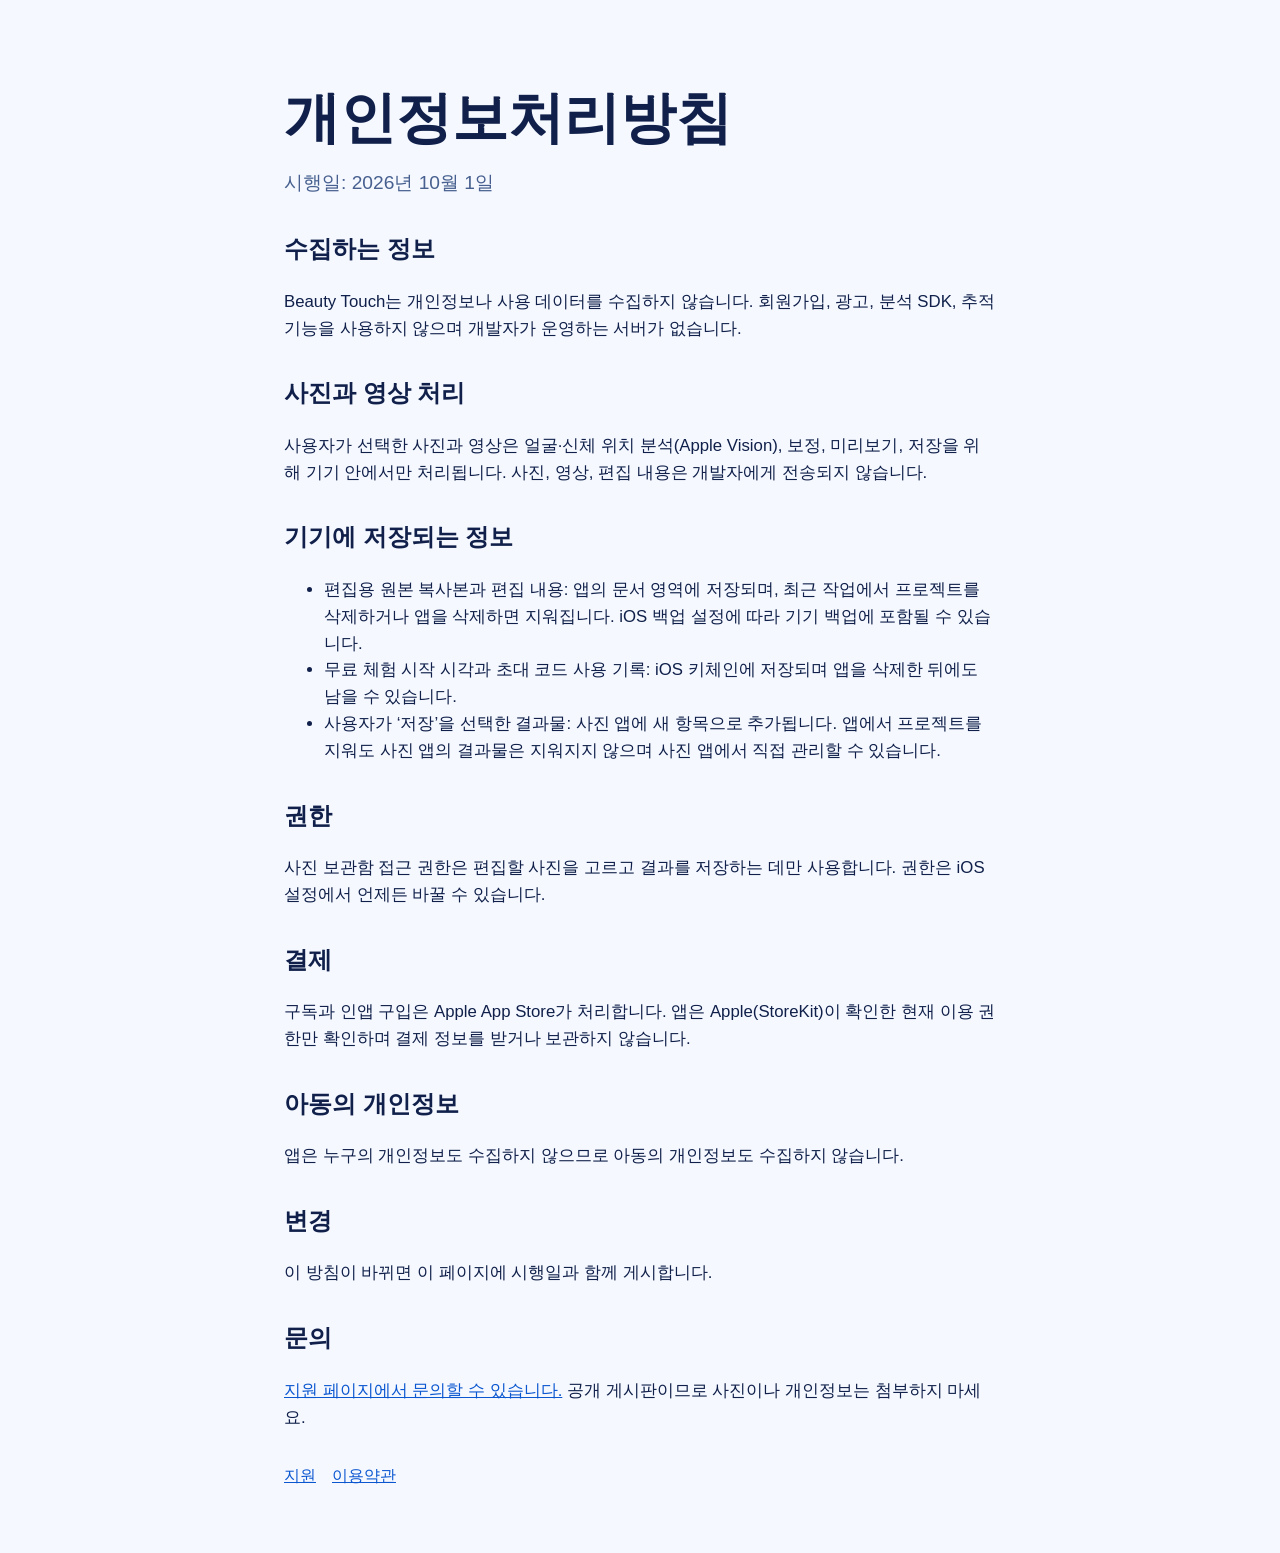
==== privacy/index.html @ 53b2f05a "Beauty Touch support, privacy policy and terms Co-Authored-By: Claude Opus 5.5 <noreply@anthropic.co" ====
<!doctype html>
<html lang="ko">
<head>
  <meta charset="utf-8">
  <meta name="viewport" content="width=device-width, initial-scale=1">
  <title>Beauty Touch 개인정보처리방침</title>
  <link rel="stylesheet" href="../styles.css">
</head>
<body><main>
  <h1>개인정보처리방침</h1>
  <p class="lead">시행일: 2026년 10월 1일</p>
  <h2>수집하는 정보</h2>
  <p>Beauty Touch는 개인정보나 사용 데이터를 수집하지 않습니다. 회원가입, 광고, 분석 SDK, 추적 기능을 사용하지 않으며 개발자가 운영하는 서버가 없습니다.</p>
  <h2>사진과 영상 처리</h2>
  <p>사용자가 선택한 사진과 영상은 얼굴·신체 위치 분석(Apple Vision), 보정, 미리보기, 저장을 위해 기기 안에서만 처리됩니다. 사진, 영상, 편집 내용은 개발자에게 전송되지 않습니다.</p>
  <h2>기기에 저장되는 정보</h2>
  <ul>
    <li>편집용 원본 복사본과 편집 내용: 앱의 문서 영역에 저장되며, 최근 작업에서 프로젝트를 삭제하거나 앱을 삭제하면 지워집니다. iOS 백업 설정에 따라 기기 백업에 포함될 수 있습니다.</li>
    <li>무료 체험 시작 시각과 초대 코드 사용 기록: iOS 키체인에 저장되며 앱을 삭제한 뒤에도 남을 수 있습니다.</li>
    <li>사용자가 ‘저장’을 선택한 결과물: 사진 앱에 새 항목으로 추가됩니다. 앱에서 프로젝트를 지워도 사진 앱의 결과물은 지워지지 않으며 사진 앱에서 직접 관리할 수 있습니다.</li>
  </ul>
  <h2>권한</h2>
  <p>사진 보관함 접근 권한은 편집할 사진을 고르고 결과를 저장하는 데만 사용합니다. 권한은 iOS 설정에서 언제든 바꿀 수 있습니다.</p>
  <h2>결제</h2>
  <p>구독과 인앱 구입은 Apple App Store가 처리합니다. 앱은 Apple(StoreKit)이 확인한 현재 이용 권한만 확인하며 결제 정보를 받거나 보관하지 않습니다.</p>
  <h2>아동의 개인정보</h2>
  <p>앱은 누구의 개인정보도 수집하지 않으므로 아동의 개인정보도 수집하지 않습니다.</p>
  <h2>변경</h2>
  <p>이 방침이 바뀌면 이 페이지에 시행일과 함께 게시합니다.</p>
  <h2>문의</h2>
  <p><a href="https://github.com/hiorio/beauty-touch-support/issues">지원 페이지에서 문의할 수 있습니다.</a> 공개 게시판이므로 사진이나 개인정보는 첨부하지 마세요.</p>
  <nav><a href="../">지원</a><a href="../terms/">이용약관</a></nav>
</main></body>
</html>
---- styles.css ----
:root {
  color-scheme: light dark;
  font-family: -apple-system, BlinkMacSystemFont, "Segoe UI", sans-serif;
  line-height: 1.6;
  background: #f5f8ff;
  color: #10204a;
}

body {
  margin: 0;
}

main {
  box-sizing: border-box;
  max-width: 760px;
  min-height: 100vh;
  margin: 0 auto;
  padding: 64px 24px;
}

.mascot {
  width: 112px;
  height: 112px;
  border-radius: 24px;
}

h1 {
  margin: 24px 0 8px;
  font-size: clamp(2rem, 7vw, 3.5rem);
  line-height: 1.08;
}

h2 {
  margin-top: 2rem;
}

p, li {
  font-size: 1.05rem;
}

.lead {
  color: #47608f;
  font-size: 1.2rem;
}

.card {
  margin-top: 2rem;
  padding: 20px 24px;
  border: 1px solid #cbd7f0;
  border-radius: 20px;
  background: #ffffff;
}

a {
  color: #0b57d0;
}

nav {
  display: flex;
  flex-wrap: wrap;
  gap: 16px;
  margin-top: 2rem;
}

@media (prefers-color-scheme: dark) {
  :root { background: #0c1324; color: #eef3ff; }
  .lead { color: #afc1e8; }
  .card { background: #151f35; border-color: #31415f; }
  a { color: #8ab4ff; }
}
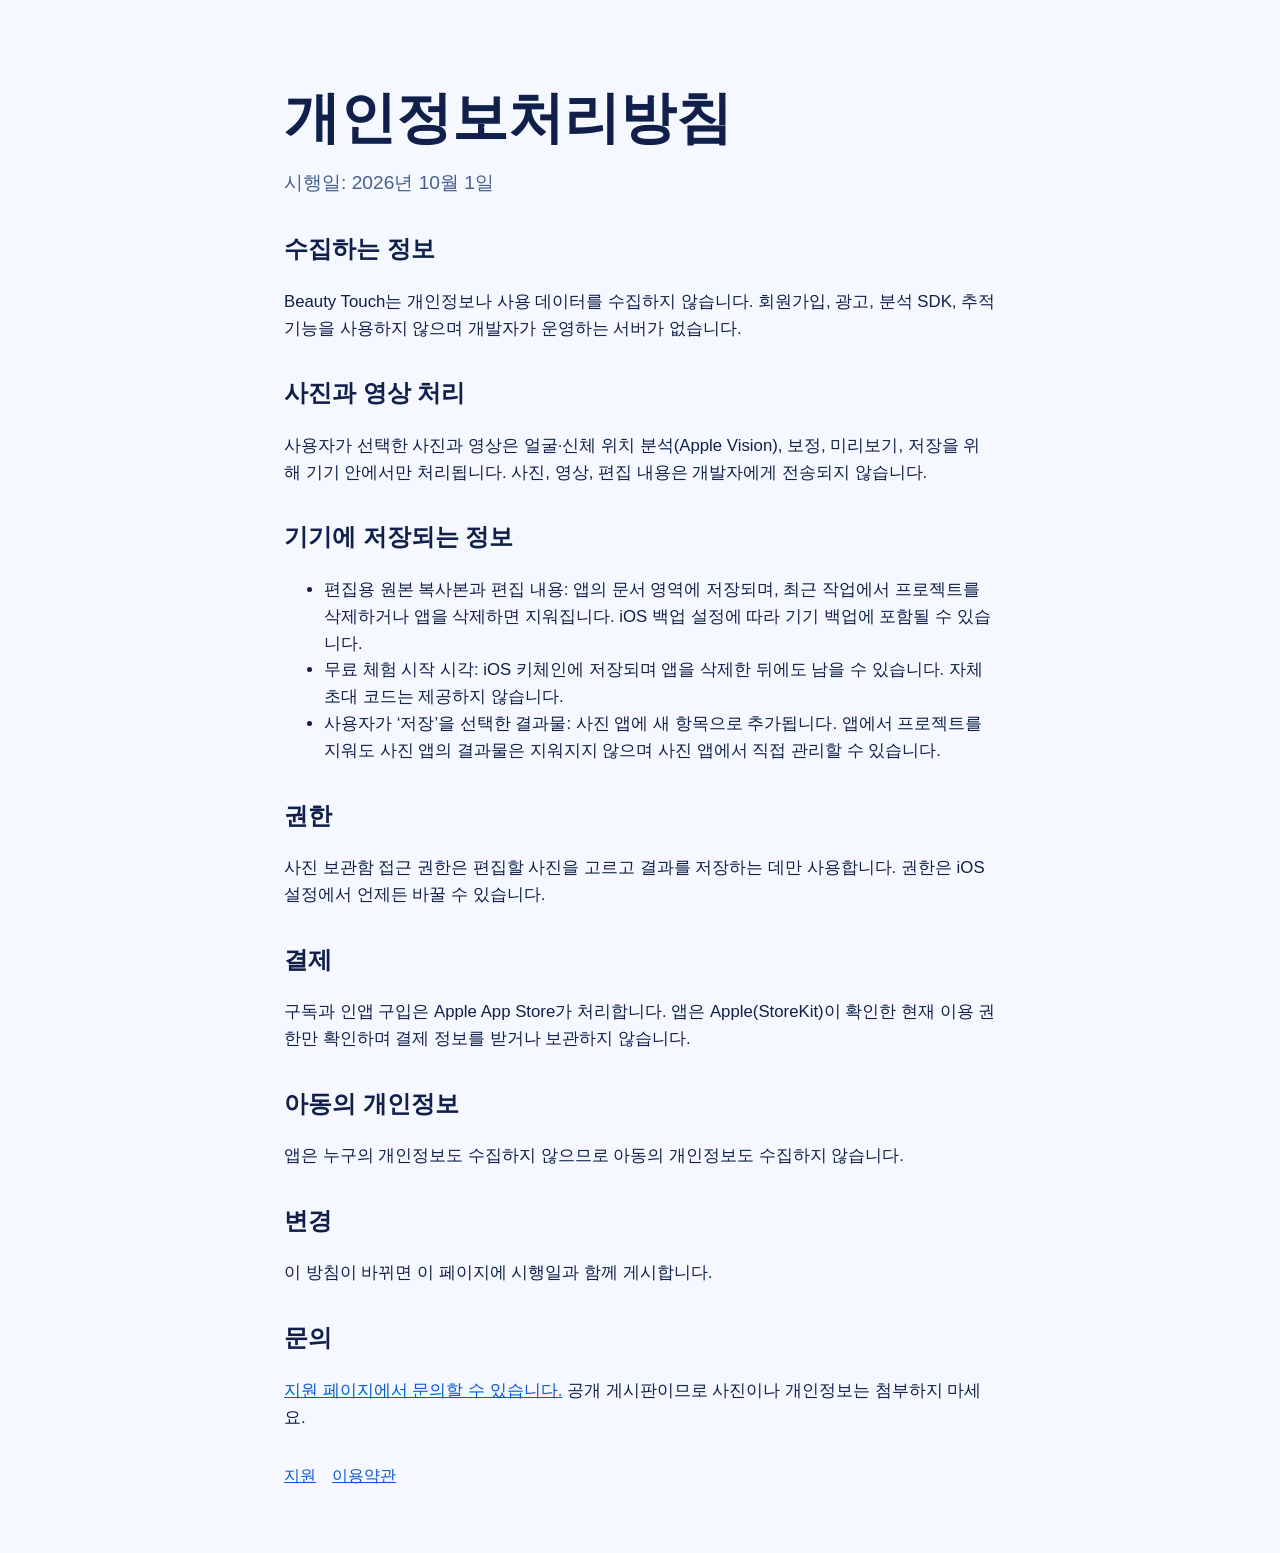
==== commit dc4d979d: "Align published trial, pricing and invitation removal policy" ====
--- a/privacy/index.html
+++ b/privacy/index.html
@@ -16,7 +16,7 @@
   <h2>기기에 저장되는 정보</h2>
   <ul>
     <li>편집용 원본 복사본과 편집 내용: 앱의 문서 영역에 저장되며, 최근 작업에서 프로젝트를 삭제하거나 앱을 삭제하면 지워집니다. iOS 백업 설정에 따라 기기 백업에 포함될 수 있습니다.</li>
-    <li>무료 체험 시작 시각과 초대 코드 사용 기록: iOS 키체인에 저장되며 앱을 삭제한 뒤에도 남을 수 있습니다.</li>
+    <li>무료 체험 시작 시각: iOS 키체인에 저장되며 앱을 삭제한 뒤에도 남을 수 있습니다. 자체 초대 코드는 제공하지 않습니다.</li>
     <li>사용자가 ‘저장’을 선택한 결과물: 사진 앱에 새 항목으로 추가됩니다. 앱에서 프로젝트를 지워도 사진 앱의 결과물은 지워지지 않으며 사진 앱에서 직접 관리할 수 있습니다.</li>
   </ul>
   <h2>권한</h2>
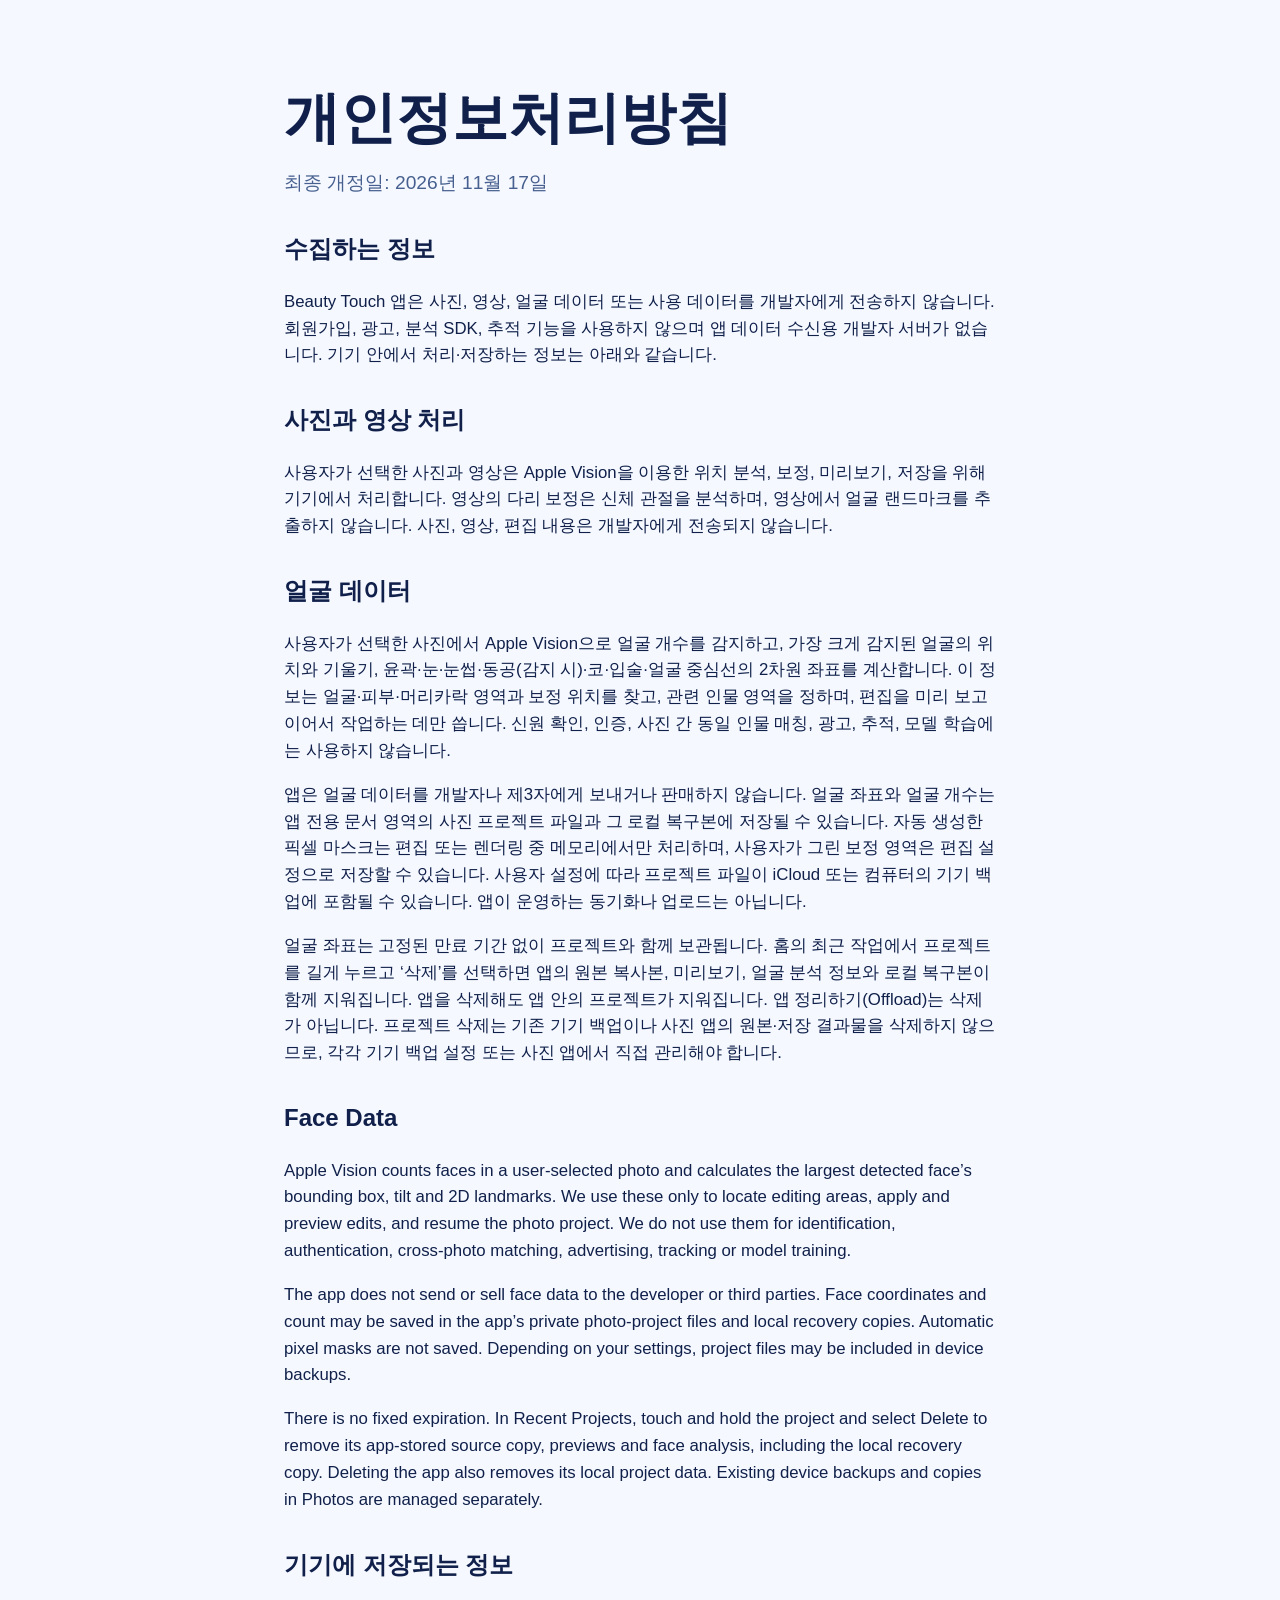
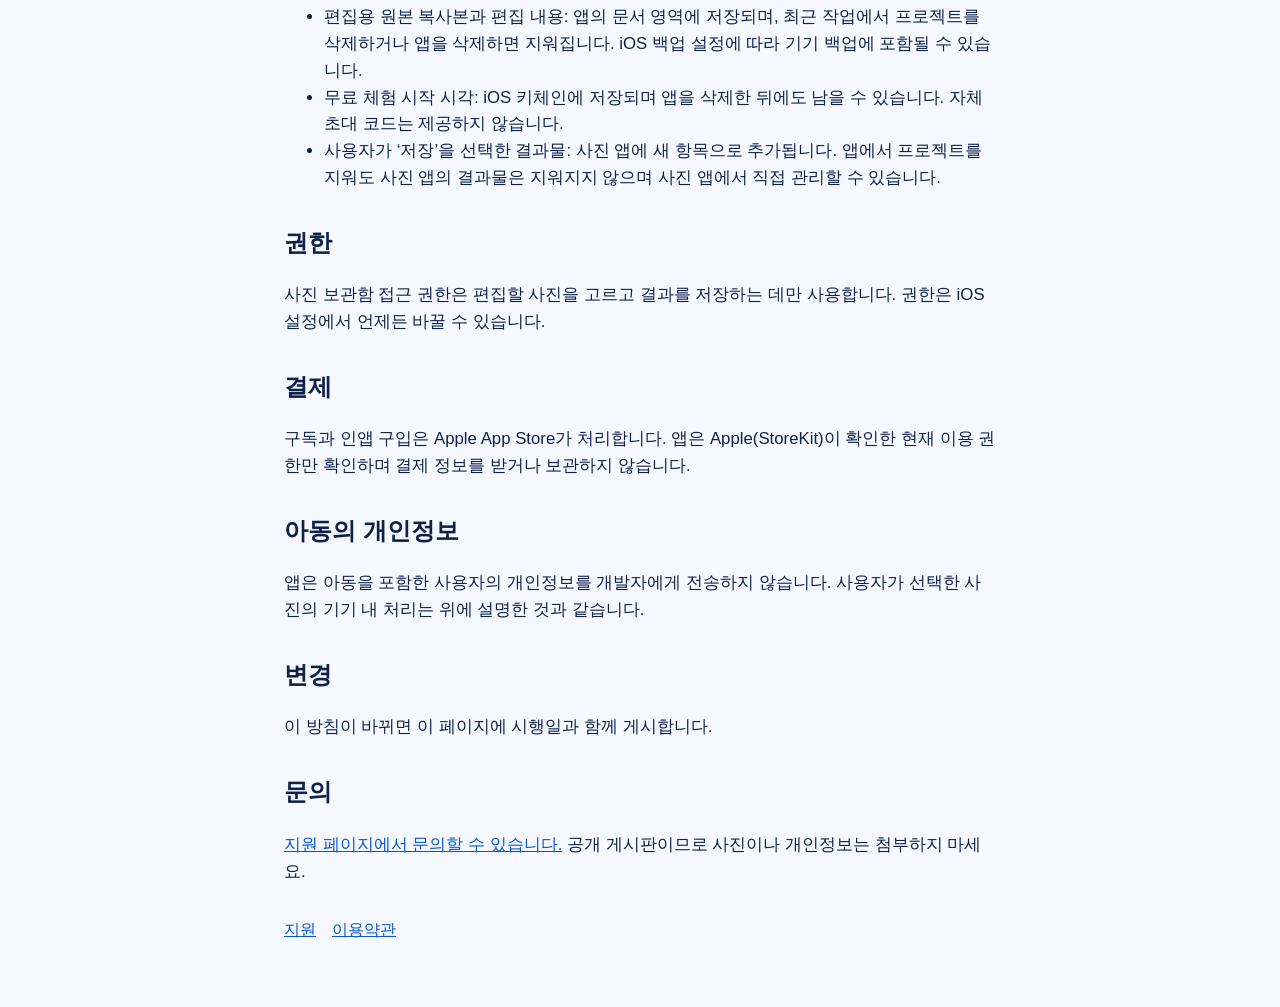
==== commit 228c2a2a: "Clarify on-device face data processing and retention" ====
--- a/privacy/index.html
+++ b/privacy/index.html
@@ -8,11 +8,21 @@
 </head>
 <body><main>
   <h1>개인정보처리방침</h1>
-  <p class="lead">시행일: 2026년 10월 1일</p>
+  <p class="lead">최종 개정일: 2026년 11월 17일</p>
   <h2>수집하는 정보</h2>
-  <p>Beauty Touch는 개인정보나 사용 데이터를 수집하지 않습니다. 회원가입, 광고, 분석 SDK, 추적 기능을 사용하지 않으며 개발자가 운영하는 서버가 없습니다.</p>
+  <p>Beauty Touch 앱은 사진, 영상, 얼굴 데이터 또는 사용 데이터를 개발자에게 전송하지 않습니다. 회원가입, 광고, 분석 SDK, 추적 기능을 사용하지 않으며 앱 데이터 수신용 개발자 서버가 없습니다. 기기 안에서 처리·저장하는 정보는 아래와 같습니다.</p>
   <h2>사진과 영상 처리</h2>
-  <p>사용자가 선택한 사진과 영상은 얼굴·신체 위치 분석(Apple Vision), 보정, 미리보기, 저장을 위해 기기 안에서만 처리됩니다. 사진, 영상, 편집 내용은 개발자에게 전송되지 않습니다.</p>
+  <p>사용자가 선택한 사진과 영상은 Apple Vision을 이용한 위치 분석, 보정, 미리보기, 저장을 위해 기기에서 처리합니다. 영상의 다리 보정은 신체 관절을 분석하며, 영상에서 얼굴 랜드마크를 추출하지 않습니다. 사진, 영상, 편집 내용은 개발자에게 전송되지 않습니다.</p>
+  <h2 id="face-data-ko">얼굴 데이터</h2>
+  <p>사용자가 선택한 사진에서 Apple Vision으로 얼굴 개수를 감지하고, 가장 크게 감지된 얼굴의 위치와 기울기, 윤곽·눈·눈썹·동공(감지 시)·코·입술·얼굴 중심선의 2차원 좌표를 계산합니다. 이 정보는 얼굴·피부·머리카락 영역과 보정 위치를 찾고, 관련 인물 영역을 정하며, 편집을 미리 보고 이어서 작업하는 데만 씁니다. 신원 확인, 인증, 사진 간 동일 인물 매칭, 광고, 추적, 모델 학습에는 사용하지 않습니다.</p>
+  <p>앱은 얼굴 데이터를 개발자나 제3자에게 보내거나 판매하지 않습니다. 얼굴 좌표와 얼굴 개수는 앱 전용 문서 영역의 사진 프로젝트 파일과 그 로컬 복구본에 저장될 수 있습니다. 자동 생성한 픽셀 마스크는 편집 또는 렌더링 중 메모리에서만 처리하며, 사용자가 그린 보정 영역은 편집 설정으로 저장할 수 있습니다. 사용자 설정에 따라 프로젝트 파일이 iCloud 또는 컴퓨터의 기기 백업에 포함될 수 있습니다. 앱이 운영하는 동기화나 업로드는 아닙니다.</p>
+  <p>얼굴 좌표는 고정된 만료 기간 없이 프로젝트와 함께 보관됩니다. 홈의 최근 작업에서 프로젝트를 길게 누르고 ‘삭제’를 선택하면 앱의 원본 복사본, 미리보기, 얼굴 분석 정보와 로컬 복구본이 함께 지워집니다. 앱을 삭제해도 앱 안의 프로젝트가 지워집니다. 앱 정리하기(Offload)는 삭제가 아닙니다. 프로젝트 삭제는 기존 기기 백업이나 사진 앱의 원본·저장 결과물을 삭제하지 않으므로, 각각 기기 백업 설정 또는 사진 앱에서 직접 관리해야 합니다.</p>
+  <section lang="en" aria-labelledby="face-data">
+    <h2 id="face-data">Face Data</h2>
+    <p>Apple Vision counts faces in a user-selected photo and calculates the largest detected face’s bounding box, tilt and 2D landmarks. We use these only to locate editing areas, apply and preview edits, and resume the photo project. We do not use them for identification, authentication, cross-photo matching, advertising, tracking or model training.</p>
+    <p>The app does not send or sell face data to the developer or third parties. Face coordinates and count may be saved in the app’s private photo-project files and local recovery copies. Automatic pixel masks are not saved. Depending on your settings, project files may be included in device backups.</p>
+    <p>There is no fixed expiration. In Recent Projects, touch and hold the project and select Delete to remove its app-stored source copy, previews and face analysis, including the local recovery copy. Deleting the app also removes its local project data. Existing device backups and copies in Photos are managed separately.</p>
+  </section>
   <h2>기기에 저장되는 정보</h2>
   <ul>
     <li>편집용 원본 복사본과 편집 내용: 앱의 문서 영역에 저장되며, 최근 작업에서 프로젝트를 삭제하거나 앱을 삭제하면 지워집니다. iOS 백업 설정에 따라 기기 백업에 포함될 수 있습니다.</li>
@@ -24,7 +34,7 @@
   <h2>결제</h2>
   <p>구독과 인앱 구입은 Apple App Store가 처리합니다. 앱은 Apple(StoreKit)이 확인한 현재 이용 권한만 확인하며 결제 정보를 받거나 보관하지 않습니다.</p>
   <h2>아동의 개인정보</h2>
-  <p>앱은 누구의 개인정보도 수집하지 않으므로 아동의 개인정보도 수집하지 않습니다.</p>
+  <p>앱은 아동을 포함한 사용자의 개인정보를 개발자에게 전송하지 않습니다. 사용자가 선택한 사진의 기기 내 처리는 위에 설명한 것과 같습니다.</p>
   <h2>변경</h2>
   <p>이 방침이 바뀌면 이 페이지에 시행일과 함께 게시합니다.</p>
   <h2>문의</h2>
